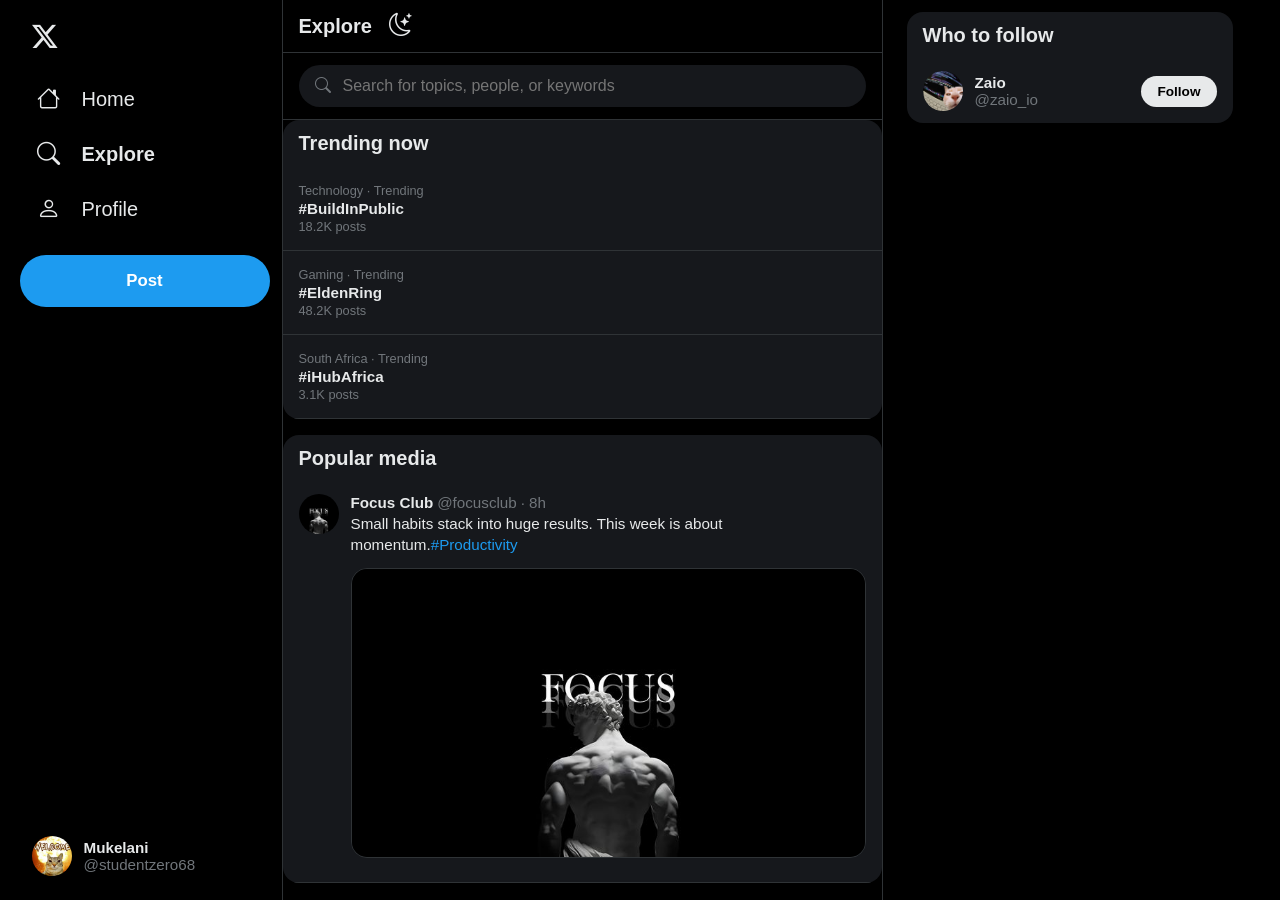
==== explore.html @ 9723363d "making the explore section" ====
<!DOCTYPE html>
<html lang="en">
<head>
  <meta charset="UTF-8" />
  <meta name="viewport" content="width=device-width, initial-scale=1.0" />
  <title>X — Explore</title>
  <link rel="stylesheet" href="style.css" />
  <link href="https://cdn.jsdelivr.net/npm/bootstrap-icons@1.10.5/font/bootstrap-icons.css" rel="stylesheet" />
</head>
<body>
  <div class="app-layout">
    <aside class="sidebar-left">
      <a href="index.html" class="logo">
        <i class="bi bi-twitter-x"></i>
      </a>
      <nav class="sidebar-nav">
        <a href="index.html" class="nav-item">
          <i class="bi bi-house"></i>
          <span>Home</span>
        </a>
        <a href="explore.html" class="nav-item active">
          <i class="bi bi-search"></i>
          <span>Explore</span>
        </a>
        <a href="profile.html" class="nav-item">
          <i class="bi bi-person"></i>
          <span>Profile</span>
        </a>
        <button class="tweet-btn">Post</button>
      </nav>
      <div class="sidebar-user">
        <img src="./assets/bomb cat welcome discord banner.jpg" alt="Your avatar" class="avatar-sm" />
        <div class="user-info">
          <span class="user-name">Mukelani</span>
          <span class="user-handle">@studentzero68</span>
        </div>
      </div>
    </aside>

    <main class="main-feed">
      <header class="feed-header">
        <h1>Explore</h1>
        <button class="theme-toggle" id="themeToggle" aria-label="Toggle theme">
          <i class="bi bi-moon-stars"></i>
        </button>
      </header>

      <div class="explore-search">
        <div class="explore-search-wrap">
          <i class="bi bi-search"></i>
          <input type="text" placeholder="Search for topics, people, or keywords" />
        </div>
      </div>

      <section class="widget">
        <div class="widget-header">Trending now</div>
        <div class="trend-large">
          <div class="trend-category">Technology · Trending</div>
          <div class="trend-name">#BuildInPublic</div>
          <div class="trend-posts">18.2K posts</div>
        </div>
        <div class="trend-large">
          <div class="trend-category">Gaming · Trending</div>
          <div class="trend-name">#EldenRing</div>
          <div class="trend-posts">48.2K posts</div>
        </div>
        <div class="trend-large">
          <div class="trend-category">South Africa · Trending</div>
          <div class="trend-name">#iHubAfrica</div>
          <div class="trend-posts">3.1K posts</div>
        </div>
      </section>

      <section class="widget">
        <div class="widget-header">Popular media</div>
        <div class="tweet">
          <img src="./assets/FOCUS.jpg" alt="Explore post" class="avatar-sm" />
          <div class="tweet-body">
            <div class="tweet-header">
              <a href="#" class="tweet-name">Focus Club</a>
              <span class="tweet-handle">@focusclub</span>
              <span class="tweet-dot">·</span>
              <span class="tweet-time">8h</span>
            </div>
            <p class="tweet-content">Small habits stack into huge results. This week is about momentum.<span class="tweet-hashtag">#Productivity</span></p>
            <div class="tweet-media">
              <img src="./assets/FOCUS.jpg" alt="Thumbnail" />
            </div>
          </div>
        </div>
      </section>
    </main>

    <aside class="sidebar-right">
      <div class="widget">
        <div class="widget-header">Who to follow</div>
        <div class="follow-item">
          <img src="./assets/3799980931473722.jpg" alt="Zaio avatar" class="avatar-sm" />
          <div class="follow-info">
            <div class="user-name">Zaio</div>
            <div class="user-handle">@zaio_io</div>
          </div>
          <button class="follow-btn">Follow</button>
        </div>
      </div>
    </aside>
  </div>

  <script src="script.js"></script>
</body>
</html>
---- style.css ----
/* ============================================================
   X (Twitter) Clone — Mukelani N. Sindana
   ============================================================ */

*,
*::before,
*::after {
  margin: 0;
  padding: 0;
  box-sizing: border-box;
}

:root {
  --bg: #000000;
  --bg-surface: #16181c;
  --bg-hover: #1d1f23;
  --bg-input: #000000;
  --border: #2f3336;
  --text-primary: #e7e9ea;
  --text-secondary: #71767b;
  --blue: #1d9bf0;
  --blue-hover: #1a8cd8;
  --red: #f91880;
  --green: #00ba7c;
  --gold: #ffd400;
  --white: #ffffff;
  --sidebar-width: 275px;
  --right-sidebar-width: 350px;
  --transition: 0.2s ease;
}

[data-theme="light"] {
  --bg: #ffffff;
  --bg-surface: #f7f9f9;
  --bg-hover: #eff3f4;
  --bg-input: #ffffff;
  --border: #eff3f4;
  --text-primary: #0f1419;
  --text-secondary: #536471;
}

html {
  scroll-behavior: smooth;
}

body {
  background-color: var(--bg);
  color: var(--text-primary);
  font-family: -apple-system, BlinkMacSystemFont, "Segoe UI", Roboto, Helvetica, Arial, sans-serif;
  min-height: 100vh;
  transition: background-color var(--transition), color var(--transition);
}

a {
  color: inherit;
  text-decoration: none;
}

button {
  font-family: inherit;
  cursor: pointer;
}

img {
  max-width: 100%;
  display: block;
}

.app-layout {
  display: flex;
  max-width: 1265px;
  margin: 0 auto;
  min-height: 100vh;
}

/* LEFT SIDEBAR */
.sidebar-left {
  width: var(--sidebar-width);
  padding: 0 12px;
  display: flex;
  flex-direction: column;
  position: sticky;
  top: 0;
  height: 100vh;
  border-right: 1px solid var(--border);
}

.logo {
  display: inline-flex;
  align-items: center;
  justify-content: center;
  width: 50px;
  height: 50px;
  margin: 12px 0;
  border-radius: 50%;
  font-size: 1.6rem;
  transition: background var(--transition);
}

.logo:hover {
  background: var(--bg-hover);
}

.sidebar-nav {
  display: flex;
  flex-direction: column;
  gap: 4px;
}

.nav-item {
  display: inline-flex;
  align-items: center;
  gap: 20px;
  padding: 12px 16px;
  border-radius: 999px;
  font-size: 1.25rem;
  font-weight: 400;
  transition: background var(--transition);
}

.nav-item i {
  font-size: 1.45rem;
  width: 26px;
  text-align: center;
}

.nav-item:hover {
  background: var(--bg-hover);
}

.nav-item.active {
  font-weight: 700;
}

.theme-toggle {
  display: inline-flex;
  align-items: center;
  gap: 20px;
  width: 100%;
  padding: 12px 16px;
  border: none;
  border-radius: 999px;
  background: transparent;
  color: var(--text-primary);
  font-size: 1.25rem;
  text-align: left;
  transition: background var(--transition);
}

.theme-toggle:hover {
  background: var(--bg-hover);
}

.theme-toggle i {
  font-size: 1.45rem;
  width: 26px;
  text-align: center;
}

.tweet-btn {
  width: 100%;
  margin-top: 16px;
  padding: 16px;
  border: none;
  border-radius: 999px;
  background: var(--blue);
  color: var(--white);
  font-size: 1.05rem;
  font-weight: 700;
  transition: background var(--transition);
}

.tweet-btn:hover {
  background: var(--blue-hover);
}

.sidebar-user {
  margin-top: auto;
  margin-bottom: 12px;
  display: flex;
  align-items: center;
  gap: 12px;
  padding: 12px;
  border-radius: 999px;
  transition: background var(--transition);
  cursor: pointer;
}

.sidebar-user:hover {
  background: var(--bg-hover);
}

.avatar-sm {
  width: 40px;
  height: 40px;
  border-radius: 50%;
  object-fit: cover;
}

.user-info {
  flex: 1;
  display: flex;
  flex-direction: column;
  min-width: 0;
}

.user-name {
  font-size: 0.95rem;
  font-weight: 700;
  white-space: nowrap;
  overflow: hidden;
  text-overflow: ellipsis;
}

.user-handle {
  font-size: 0.95rem;
  color: var(--text-secondary);
  white-space: nowrap;
  overflow: hidden;
  text-overflow: ellipsis;
}

/* MAIN FEED */
.main-feed {
  flex: 1;
  min-width: 0;
  border-right: 1px solid var(--border);
  max-width: 600px;
}

.feed-header {
  position: sticky;
  top: 0;
  z-index: 10;
  padding: 0 16px;
  height: 53px;
  display: flex;
  align-items: center;
  justify-content: space-between;
  background: rgba(0, 0, 0, 0.65);
  backdrop-filter: blur(12px);
  border-bottom: 1px solid var(--border);
}

[data-theme="light"] .feed-header {
  background: rgba(255, 255, 255, 0.85);
}

.feed-header h1 {
  font-size: 1.25rem;
  font-weight: 700;
}

.feed-tabs {
  display: flex;
  border-bottom: 1px solid var(--border);
}

.feed-tab {
  flex: 1;
  padding: 16px;
  border: none;
  background: transparent;
  color: var(--text-secondary);
  font-size: 0.95rem;
  font-weight: 500;
  position: relative;
  transition: background var(--transition), color var(--transition);
}

.feed-tab:hover {
  background: var(--bg-hover);
  color: var(--text-primary);
}

.feed-tab.active {
  color: var(--text-primary);
  font-weight: 700;
}

.feed-tab.active::after {
  content: "";
  position: absolute;
  bottom: 0;
  left: 50%;
  transform: translateX(-50%);
  width: 56px;
  height: 4px;
  border-radius: 999px;
  background: var(--blue);
}

/* TWEET COMPOSER */
.composer {
  display: flex;
  gap: 12px;
  padding: 12px 16px;
  border-bottom: 1px solid var(--border);
}

.composer-input-wrap {
  flex: 1;
}

.composer textarea {
  width: 100%;
  min-height: 52px;
  border: none;
  background: transparent;
  color: var(--text-primary);
  font-size: 1.25rem;
  resize: none;
  outline: none;
  font-family: inherit;
}

.composer textarea::placeholder {
  color: var(--text-secondary);
}

.composer-actions {
  display: flex;
  align-items: center;
  justify-content: space-between;
  margin-top: 12px;
  padding-top: 12px;
  border-top: 1px solid var(--border);
}

.char-count {
  font-size: 0.85rem;
  color: var(--text-secondary);
}

.char-count.warning {
  color: var(--gold);
}

.char-count.danger {
  color: var(--red);
}

.composer-post {
  padding: 8px 16px;
  border: none;
  border-radius: 999px;
  background: var(--blue);
  color: var(--white);
  font-weight: 700;
  font-size: 0.95rem;
  opacity: 0.5;
  pointer-events: none;
  transition: background var(--transition), opacity var(--transition);
}

.composer-post.active {
  opacity: 1;
  pointer-events: auto;
}

.composer-post.active:hover {
  background: var(--blue-hover);
}

/* TWEET CARD */
.tweet {
  display: flex;
  gap: 12px;
  padding: 12px 16px;
  border-bottom: 1px solid var(--border);
  transition: background var(--transition);
}

.tweet:hover {
  background: var(--bg-hover);
}

.tweet-body {
  flex: 1;
  min-width: 0;
}

.tweet-header {
  display: flex;
  align-items: center;
  gap: 4px;
  flex-wrap: wrap;
  margin-bottom: 2px;
}

.tweet-name {
  font-weight: 700;
  font-size: 0.95rem;
}

.tweet-name:hover {
  text-decoration: underline;
}

.tweet-handle,
.tweet-dot,
.tweet-time {
  color: var(--text-secondary);
  font-size: 0.95rem;
}

.tweet-content {
  font-size: 0.95rem;
  line-height: 1.4;
  margin-bottom: 12px;
  white-space: pre-wrap;
  word-break: break-word;
}

.tweet-hashtag {
  color: var(--blue);
}

.tweet-hashtag:hover {
  text-decoration: underline;
}

.tweet-media {
  margin-bottom: 12px;
  border-radius: 16px;
  overflow: hidden;
  border: 1px solid var(--border);
}

.tweet-media img {
  width: 100%;
  max-height: 510px;
  object-fit: cover;
}

.tweet-actions {
  display: flex;
  justify-content: space-between;
  max-width: 425px;
}

.tweet-action {
  display: inline-flex;
  align-items: center;
  gap: 4px;
  padding: 8px;
  border: none;
  border-radius: 999px;
  background: transparent;
  color: var(--text-secondary);
  font-size: 0.85rem;
  transition: color var(--transition), background var(--transition);
}

.tweet-action i {
  font-size: 1.1rem;
}

.tweet-action:hover {
  background: rgba(29, 155, 240, 0.1);
  color: var(--blue);
}

.tweet-action.like:hover,
.tweet-action.like.active {
  color: var(--red);
  background: rgba(249, 24, 128, 0.1);
}

.tweet-action.retweet:hover,
.tweet-action.retweet.active {
  color: var(--green);
  background: rgba(0, 186, 124, 0.1);
}

/* RIGHT SIDEBAR */
.sidebar-right {
  width: var(--right-sidebar-width);
  padding: 12px 0 12px 24px;
}

.search-box {
  position: sticky;
  top: 12px;
  z-index: 5;
  margin-bottom: 16px;
}

.search-box input {
  width: 100%;
  padding: 12px 16px 12px 44px;
  border: none;
  border-radius: 999px;
  background: var(--bg-surface);
  color: var(--text-primary);
  font-size: 0.95rem;
  outline: none;
  border: 1px solid transparent;
  transition: border-color var(--transition), background var(--transition);
}

.search-box input:focus {
  border-color: var(--blue);
  background: var(--bg);
}

.search-box {
  position: relative;
}

.search-box i {
  position: absolute;
  left: 16px;
  top: 50%;
  transform: translateY(-50%);
  color: var(--text-secondary);
}

.widget {
  background: var(--bg-surface);
  border-radius: 16px;
  margin-bottom: 16px;
  overflow: hidden;
}

.widget-header {
  padding: 12px 16px;
  font-size: 1.25rem;
  font-weight: 800;
}

.widget-item {
  display: block;
  padding: 12px 16px;
  transition: background var(--transition);
  cursor: pointer;
}

.widget-item:hover {
  background: var(--bg-hover);
}

.trend-category {
  font-size: 0.8rem;
  color: var(--text-secondary);
}

.trend-name {
  font-weight: 700;
  font-size: 0.95rem;
  margin: 2px 0;
}

.trend-posts {
  font-size: 0.8rem;
  color: var(--text-secondary);
}

.follow-item {
  display: flex;
  align-items: center;
  gap: 12px;
  padding: 12px 16px;
  transition: background var(--transition);
}

.follow-item:hover {
  background: var(--bg-hover);
}

.follow-info {
  flex: 1;
  min-width: 0;
}

.follow-btn {
  padding: 8px 16px;
  border: none;
  border-radius: 999px;
  background: var(--text-primary);
  color: var(--bg);
  font-weight: 700;
  font-size: 0.85rem;
  transition: background var(--transition), color var(--transition);
}

.follow-btn:hover {
  opacity: 0.9;
}

.follow-btn.following {
  background: transparent;
  color: var(--text-primary);
  border: 1px solid var(--border);
}

.widget-footer {
  display: block;
  padding: 16px;
  color: var(--blue);
  font-size: 0.95rem;
  transition: background var(--transition);
}

.widget-footer:hover {
  background: var(--bg-hover);
}

/* PROFILE PAGE */
.profile-banner {
  height: 200px;
  background: var(--bg-surface);
  overflow: hidden;
}

.profile-banner img {
  width: 100%;
  height: 100%;
  object-fit: cover;
}

.profile-header {
  padding: 12px 16px;
}

.profile-top {
  display: flex;
  justify-content: space-between;
  align-items: flex-start;
  margin-top: -67px;
  margin-bottom: 12px;
}

.profile-avatar {
  width: 134px;
  height: 134px;
  border-radius: 50%;
  border: 4px solid var(--bg);
  object-fit: cover;
}

.profile-edit-btn {
  margin-top: 70px;
  padding: 8px 16px;
  border: 1px solid var(--border);
  border-radius: 999px;
  background: transparent;
  color: var(--text-primary);
  font-weight: 700;
  font-size: 0.95rem;
  transition: background var(--transition);
}

.profile-edit-btn:hover {
  background: var(--bg-hover);
}

.profile-name {
  font-size: 1.25rem;
  font-weight: 800;
}

.profile-handle {
  color: var(--text-secondary);
  margin-bottom: 12px;
}

.profile-bio {
  margin-bottom: 12px;
  line-height: 1.4;
}

.profile-meta {
  display: flex;
  flex-wrap: wrap;
  gap: 12px;
  color: var(--text-secondary);
  font-size: 0.95rem;
  margin-bottom: 12px;
}

.profile-stats {
  display: flex;
  gap: 20px;
  font-size: 0.95rem;
}

.profile-stats strong {
  color: var(--text-primary);
}

.profile-tabs {
  display: flex;
  border-bottom: 1px solid var(--border);
}

.profile-tab {
  flex: 1;
  padding: 16px;
  border: none;
  background: transparent;
  color: var(--text-secondary);
  font-weight: 500;
  transition: background var(--transition), color var(--transition);
  position: relative;
}

.profile-tab:hover {
  background: var(--bg-hover);
  color: var(--text-primary);
}

.profile-tab.active {
  color: var(--text-primary);
  font-weight: 700;
}

.profile-tab.active::after {
  content: "";
  position: absolute;
  bottom: 0;
  left: 50%;
  transform: translateX(-50%);
  width: 56px;
  height: 4px;
  border-radius: 999px;
  background: var(--blue);
}

.tab-panel {
  display: none;
}

.tab-panel.active {
  display: block;
}

.media-grid {
  display: grid;
  grid-template-columns: repeat(3, 1fr);
  gap: 2px;
}

.media-grid img {
  width: 100%;
  aspect-ratio: 1;
  object-fit: cover;
}

/* EXPLORE */
.explore-search {
  padding: 12px 16px;
  border-bottom: 1px solid var(--border);
}

.explore-search input {
  width: 100%;
  padding: 12px 16px 12px 44px;
  border: none;
  border-radius: 999px;
  background: var(--bg-surface);
  color: var(--text-primary);
  font-size: 1rem;
  outline: none;
}

.explore-search-wrap {
  position: relative;
}

.explore-search-wrap i {
  position: absolute;
  left: 16px;
  top: 50%;
  transform: translateY(-50%);
  color: var(--text-secondary);
}

.trend-large {
  padding: 16px;
  border-bottom: 1px solid var(--border);
  transition: background var(--transition);
}

.trend-large:hover {
  background: var(--bg-hover);
}

/* NOTIFICATIONS */
.notif-tabs {
  display: flex;
  border-bottom: 1px solid var(--border);
}

.notif-tab {
  flex: 1;
  padding: 16px;
  border: none;
  background: transparent;
  color: var(--text-secondary);
  font-weight: 500;
}

.notif-tab.active {
  color: var(--text-primary);
  font-weight: 700;
  box-shadow: inset 0 -4px 0 var(--blue);
}

.notif-card {
  display: flex;
  gap: 12px;
  padding: 12px 16px;
  border-bottom: 1px solid var(--border);
  transition: background var(--transition);
}

.notif-card:hover {
  background: var(--bg-hover);
}

.notif-card.unread {
  background: rgba(29, 155, 240, 0.05);
}

.notif-icon {
  color: var(--blue);
  font-size: 1.5rem;
}

.notif-text {
  font-size: 0.95rem;
  line-height: 1.4;
}

.notif-text strong {
  font-weight: 700;
}

.notif-time {
  color: var(--text-secondary);
  font-size: 0.85rem;
  margin-top: 4px;
}

/* MESSAGES */
.messages-layout {
  display: flex;
  min-height: calc(100vh - 53px);
}

.convo-list {
  width: 350px;
  border-right: 1px solid var(--border);
}

.convo-item {
  display: flex;
  gap: 12px;
  padding: 16px;
  border-bottom: 1px solid var(--border);
  transition: background var(--transition);
  cursor: pointer;
}

.convo-item:hover,
.convo-item.active {
  background: var(--bg-hover);
}

.convo-preview {
  flex: 1;
  min-width: 0;
}

.convo-top {
  display: flex;
  justify-content: space-between;
  margin-bottom: 2px;
}

.convo-name {
  font-weight: 700;
}

.convo-time {
  color: var(--text-secondary);
  font-size: 0.85rem;
}

.convo-msg {
  color: var(--text-secondary);
  font-size: 0.95rem;
  white-space: nowrap;
  overflow: hidden;
  text-overflow: ellipsis;
}

.chat-panel {
  flex: 1;
  display: flex;
  flex-direction: column;
  justify-content: center;
  align-items: center;
  color: var(--text-secondary);
  padding: 24px;
  text-align: center;
}

.chat-panel h2 {
  font-size: 1.5rem;
  color: var(--text-primary);
  margin-bottom: 8px;
}

/* BOOKMARKS */
.empty-state {
  padding: 48px 32px;
  text-align: center;
}

.empty-state i {
  font-size: 3rem;
  color: var(--text-secondary);
  margin-bottom: 16px;
}

.empty-state h2 {
  font-size: 1.5rem;
  margin-bottom: 8px;
}

.empty-state p {
  color: var(--text-secondary);
  max-width: 320px;
  margin: 0 auto;
}

/* LOGIN PAGE */
.login-page {
  min-height: 100vh;
  display: flex;
}

.login-left {
  flex: 1;
  display: flex;
  align-items: center;
  justify-content: center;
  background: var(--bg);
}

.login-left i {
  font-size: clamp(8rem, 20vw, 18rem);
}

.login-right {
  flex: 1;
  display: flex;
  flex-direction: column;
  justify-content: center;
  padding: 48px;
  max-width: 600px;
}

.login-right h1 {
  font-size: 4rem;
  font-weight: 700;
  margin-bottom: 48px;
}

.login-form {
  display: flex;
  flex-direction: column;
  gap: 16px;
}

.login-form input {
  padding: 16px;
  border: 1px solid var(--border);
  border-radius: 4px;
  background: var(--bg);
  color: var(--text-primary);
  font-size: 1rem;
  outline: none;
}

.login-form input:focus {
  border-color: var(--blue);
}

.login-submit {
  padding: 16px;
  border: none;
  border-radius: 999px;
  background: var(--text-primary);
  color: var(--bg);
  font-weight: 700;
  font-size: 1rem;
}

.login-submit:hover {
  opacity: 0.9;
}

.login-divider {
  display: flex;
  align-items: center;
  gap: 12px;
  margin: 24px 0;
  color: var(--text-secondary);
}

.login-divider::before,
.login-divider::after {
  content: "";
  flex: 1;
  height: 1px;
  background: var(--border);
}

.login-google {
  padding: 12px;
  border: 1px solid var(--border);
  border-radius: 999px;
  background: transparent;
  color: var(--text-primary);
  font-weight: 700;
}

.login-footer {
  margin-top: 48px;
  color: var(--text-secondary);
}

.login-footer a {
  color: var(--blue);
}

/* MODAL */
.modal-overlay {
  position: fixed;
  inset: 0;
  background: rgba(91, 112, 131, 0.4);
  display: flex;
  align-items: flex-start;
  justify-content: center;
  padding: 5vh 16px;
  z-index: 1000;
  opacity: 0;
  visibility: hidden;
  transition: opacity var(--transition), visibility var(--transition);
}

.modal-overlay.open {
  opacity: 1;
  visibility: visible;
}

.modal {
  width: 100%;
  max-width: 600px;
  background: var(--bg);
  border-radius: 16px;
  overflow: hidden;
}

.modal-header {
  display: flex;
  align-items: center;
  justify-content: space-between;
  padding: 12px 16px;
  border-bottom: 1px solid var(--border);
}

.modal-close {
  width: 36px;
  height: 36px;
  border: none;
  border-radius: 50%;
  background: transparent;
  color: var(--text-primary);
  font-size: 1.25rem;
  display: flex;
  align-items: center;
  justify-content: center;
  transition: background var(--transition);
}

.modal-close:hover {
  background: var(--bg-hover);
}

.modal-post {
  padding: 8px 16px;
  border: none;
  border-radius: 999px;
  background: var(--blue);
  color: var(--white);
  font-weight: 700;
  opacity: 0.5;
  pointer-events: none;
}

.modal-post.active {
  opacity: 1;
  pointer-events: auto;
}

.modal-body {
  padding: 12px 16px 16px;
  display: flex;
  gap: 12px;
}

.modal-body textarea {
  flex: 1;
  min-height: 120px;
  border: none;
  background: transparent;
  color: var(--text-primary);
  font-size: 1.25rem;
  resize: none;
  outline: none;
  font-family: inherit;
}

/* SKELETONS */
.skeleton-wrap {
  padding: 12px 16px;
}

.skeleton {
  background: linear-gradient(90deg, var(--bg-surface) 25%, var(--bg-hover) 50%, var(--bg-surface) 75%);
  background-size: 200% 100%;
  animation: shimmer 1.5s infinite;
  border-radius: 8px;
}

.skeleton-row {
  display: flex;
  gap: 12px;
  margin-bottom: 16px;
}

.skeleton-avatar {
  width: 48px;
  height: 48px;
  border-radius: 50%;
  flex-shrink: 0;
}

.skeleton-lines {
  flex: 1;
}

.skeleton-line {
  height: 14px;
  margin-bottom: 8px;
}

.skeleton-line.short {
  width: 40%;
}

.skeleton-line.medium {
  width: 70%;
}

.skeleton-line.long {
  width: 100%;
  height: 180px;
  border-radius: 16px;
}

@keyframes shimmer {
  0% { background-position: 200% 0; }
  100% { background-position: -200% 0; }
}

.hidden {
  display: none !important;
}

/* MOBILE NAV */
.mobile-nav {
  display: none;
  position: fixed;
  bottom: 0;
  left: 0;
  right: 0;
  height: 53px;
  background: var(--bg);
  border-top: 1px solid var(--border);
  z-index: 100;
}

.mobile-nav a,
.mobile-nav button {
  flex: 1;
  display: flex;
  align-items: center;
  justify-content: center;
  border: none;
  background: transparent;
  color: var(--text-secondary);
  font-size: 1.4rem;
  transition: color var(--transition);
}

.mobile-nav a.active,
.mobile-nav a:hover {
  color: var(--text-primary);
}

.mobile-compose {
  width: 56px;
  height: 56px;
  border-radius: 50%;
  background: var(--blue);
  color: var(--white);
  position: fixed;
  bottom: 70px;
  right: 16px;
  z-index: 99;
  border: none;
  font-size: 1.5rem;
  box-shadow: 0 4px 12px rgba(0, 0, 0, 0.3);
  display: none;
}

.mobile-compose:hover {
  background: var(--blue-hover);
}

/* RESPONSIVE */
@media (max-width: 1080px) {
  .sidebar-right {
    display: none;
  }
}

@media (max-width: 820px) {
  .sidebar-left {
    width: 88px;
    align-items: center;
  }

  .sidebar-left .nav-item span,
  .sidebar-left .theme-toggle span,
  .sidebar-left .user-info,
  .sidebar-left .sidebar-user > .bi-three-dots {
    display: none;
  }

  .sidebar-left .nav-item,
  .sidebar-left .theme-toggle {
    justify-content: center;
    padding: 12px;
  }

  .sidebar-left .tweet-btn {
    width: 50px;
    height: 50px;
    padding: 0;
    font-size: 0;
  }

  .sidebar-left .tweet-btn::after {
    content: "+";
    font-size: 1.5rem;
  }

  .sidebar-user {
    justify-content: center;
    padding: 8px;
  }
}

@media (max-width: 600px) {
  .sidebar-left {
    display: none;
  }

  .main-feed {
    max-width: 100%;
    border-right: none;
    padding-bottom: 60px;
  }

  .mobile-nav {
    display: flex;
  }

  .mobile-compose {
    display: flex;
    align-items: center;
    justify-content: center;
  }

  .messages-layout {
    flex-direction: column;
  }

  .convo-list {
    width: 100%;
  }

  .chat-panel {
    display: none;
  }

  .login-page {
    flex-direction: column;
  }

  .login-left {
    padding: 48px;
  }

  .login-right h1 {
    font-size: 2.5rem;
    margin-bottom: 32px;
  }
}

@media (min-width: 2560px) {
  .app-layout {
    max-width: 1400px;
  }

  .main-feed {
    max-width: 700px;
  }
}

/* BACK BUTTON */
.nav-back {
  display: inline-flex;
  align-items: center;
  justify-content: center;
  width: 36px;
  height: 36px;
  border-radius: 50%;
  font-size: 1.2rem;
  transition: background var(--transition);
}
.nav-back:hover {
  background: var(--bg-hover);
}

/* FEED HEADER SUBTITLE */
.feed-header-sub {
  font-size: 0.8rem;
  color: var(--text-secondary);
  margin: 0;
}
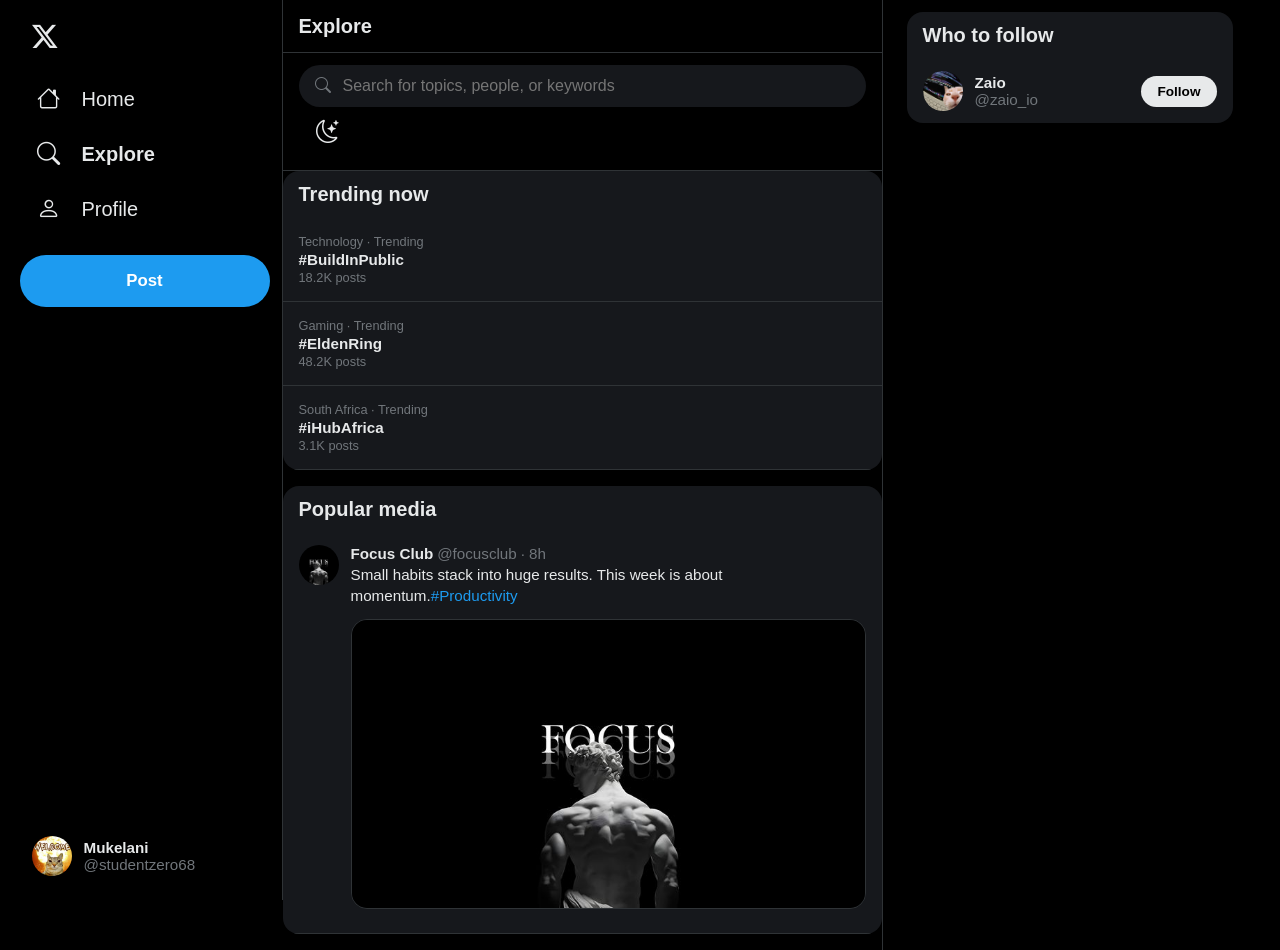
==== commit 5b6b5848: "making the button on the light and dark mode different" ====
--- a/explore.html
+++ b/explore.html
@@ -40,9 +40,6 @@
     <main class="main-feed">
       <header class="feed-header">
         <h1>Explore</h1>
-        <button class="theme-toggle" id="themeToggle" aria-label="Toggle theme">
-          <i class="bi bi-moon-stars"></i>
-        </button>
       </header>
 
       <div class="explore-search">
@@ -50,6 +47,9 @@
           <i class="bi bi-search"></i>
           <input type="text" placeholder="Search for topics, people, or keywords" />
         </div>
+        <button class="theme-toggle compact-theme-toggle" id="themeToggle" aria-label="Toggle theme">
+          <i class="bi bi-moon-stars"></i>
+        </button>
       </div>
 
       <section class="widget">
